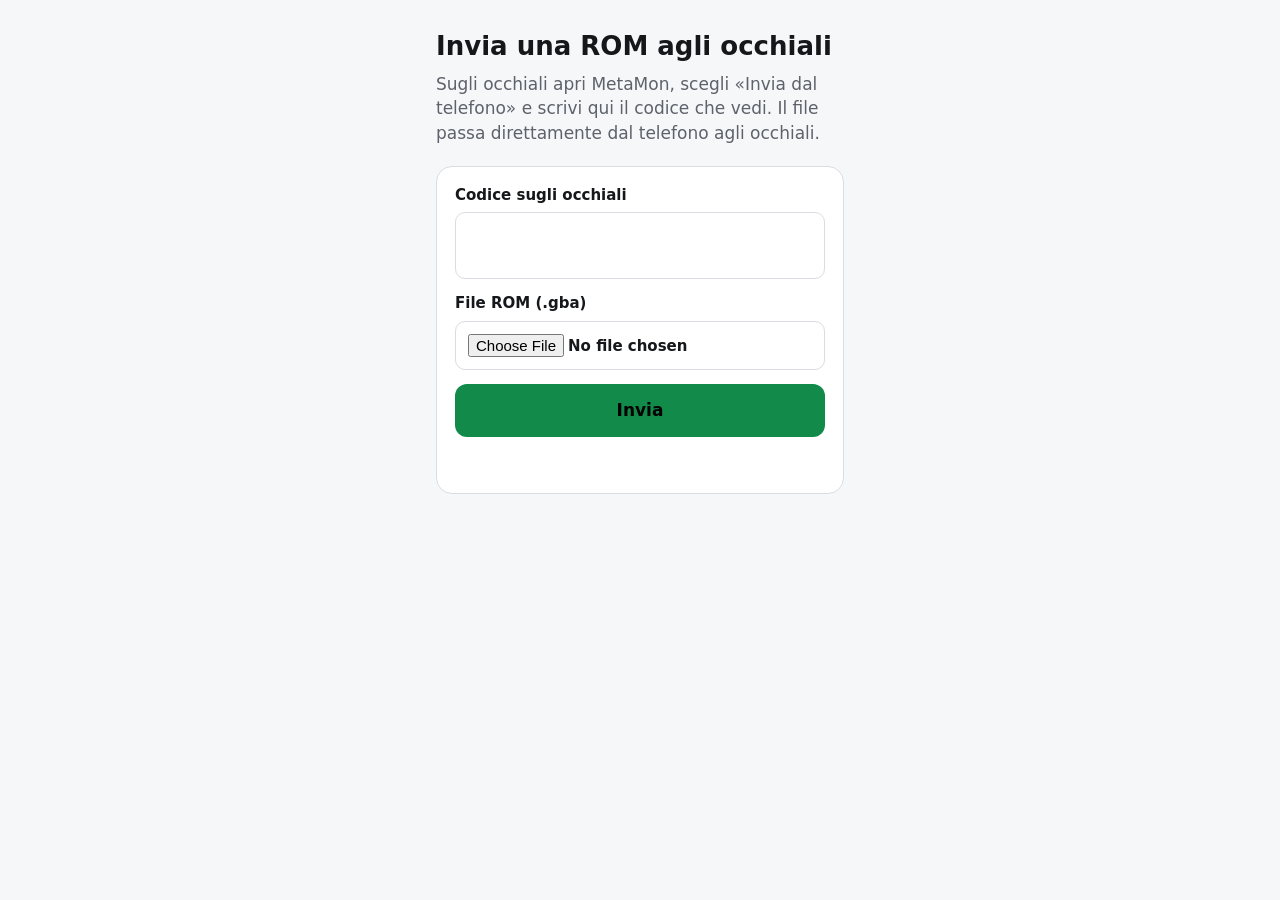
==== invia.html @ 6c755de8 "MetaMon: mGBA web frontend for Meta Ray-Ban Display Co-Authored-By: Claude Opus 5.5 <noreply@anthrop" ====
<!doctype html>
<html lang="it">
<head>
  <meta charset="utf-8">
  <meta name="viewport" content="width=device-width, initial-scale=1">
  <title>MetaMon · Invia ROM</title>
  <link rel="icon" href="icon.svg" type="image/svg+xml">
  <style>
    :root { --bg:#0e0f12; --fg:#f2f2f2; --dim:#a0a3ab; --accent:#3ddc84; --card:#1a1c21; --line:#30333a; }
    @media (prefers-color-scheme: light) { :root:not([data-theme=dark]) { --bg:#f6f7f9; --fg:#15171a; --dim:#5d626b; --accent:#118a4a; --card:#fff; --line:#d9dce1; } }
    * { box-sizing: border-box; }
    body { margin:0; background:var(--bg); color:var(--fg); font:17px/1.45 system-ui,-apple-system,"Segoe UI",Roboto,sans-serif; }
    main { max-width:440px; margin:0 auto; padding:28px 16px 48px; }
    h1 { margin:0 0 4px; font-size:26px; } p { color:var(--dim); margin:6px 0 20px; }
    .card { background:var(--card); border:1px solid var(--line); border-radius:16px; padding:18px; display:grid; gap:14px; }
    label { font-weight:600; font-size:15px; display:grid; gap:6px; }
    input { font:inherit; color:var(--fg); background:transparent; border:1px solid var(--line); border-radius:10px; padding:12px; width:100%; }
    #code { font-size:28px; letter-spacing:.3em; text-align:center; }
    button { font:inherit; font-weight:600; border:0; border-radius:12px; padding:14px; background:var(--accent); color:#000; }
    button:disabled { opacity:.5; }
    progress { width:100%; height:10px; }
    #msg { min-height:1.4em; color:var(--dim); margin:0; }
  </style>
</head>
<body>
<main>
  <h1>Invia una ROM agli occhiali</h1>
  <p>Sugli occhiali apri MetaMon, scegli «Invia dal telefono» e scrivi qui il codice che vedi. Il file passa direttamente dal telefono agli occhiali.</p>
  <form class="card" id="f">
    <label>Codice sugli occhiali <input id="code" inputmode="numeric" pattern="[0-9]{4}" maxlength="4" required autocomplete="off"></label>
    <label>File ROM (.gba) <input id="file" type="file" accept=".gba,.gbc,.gb,.zip,.7z" required></label>
    <button id="go" type="submit">Invia</button>
    <progress id="bar" max="1" value="0" hidden></progress>
    <p id="msg" role="status"></p>
  </form>
</main>
<script src="vendor/peerjs.min.js"></script>
<script>
const $ = (s) => document.querySelector(s);
const code = location.hash.replace('#', ''); if (/^\d{4}$/.test(code)) $('#code').value = code;
const msg = (t) => ($('#msg').textContent = t);
$('#f').addEventListener('submit', (e) => {
  e.preventDefault();
  const file = $('#file').files[0]; if (!file) return;
  $('#go').disabled = true; msg('Mi collego agli occhiali…');
  const ph = new URLSearchParams(location.search).get('peerhost');
  const opts = ph ? { host: ph.split(':')[0], port: Number(ph.split(':')[1] || 443), path: '/', secure: location.protocol === 'https:' && !ph.startsWith('localhost') } : {};
  const peer = new Peer(opts);
  peer.on('error', (err) => { msg('Errore: ' + (err.type === 'peer-unavailable' ? 'codice non trovato, controlla gli occhiali' : err.type)); $('#go').disabled = false; peer.destroy(); });
  peer.on('open', () => {
    const conn = peer.connect('metamon-' + $('#code').value, { reliable: true });
    conn.on('open', async () => {
      const buf = await file.arrayBuffer();
      conn.send({ type: 'meta', name: file.name, size: buf.byteLength });
      const bar = $('#bar'); bar.hidden = false;
      const CH = 64 * 1024;
      for (let o = 0; o < buf.byteLength; o += CH) {
        conn.send(buf.slice(o, o + CH));
        const dc = conn.dataChannel;
        while (dc && dc.bufferedAmount > 4 * 1024 * 1024) await new Promise((r) => setTimeout(r, 30));
        bar.value = Math.min(1, (o + CH) / buf.byteLength);
        msg('Invio… ' + Math.round(bar.value * 100) + '%');
      }
      conn.send({ type: 'done' });
      msg('Inviato, attendo conferma…');
    });
    conn.on('data', (d) => { if (d && d.type === 'ok') { msg('Fatto! Il gioco parte sugli occhiali.'); $('#go').disabled = false; setTimeout(() => peer.destroy(), 1500); } });
  });
});
</script>
</body>
</html>
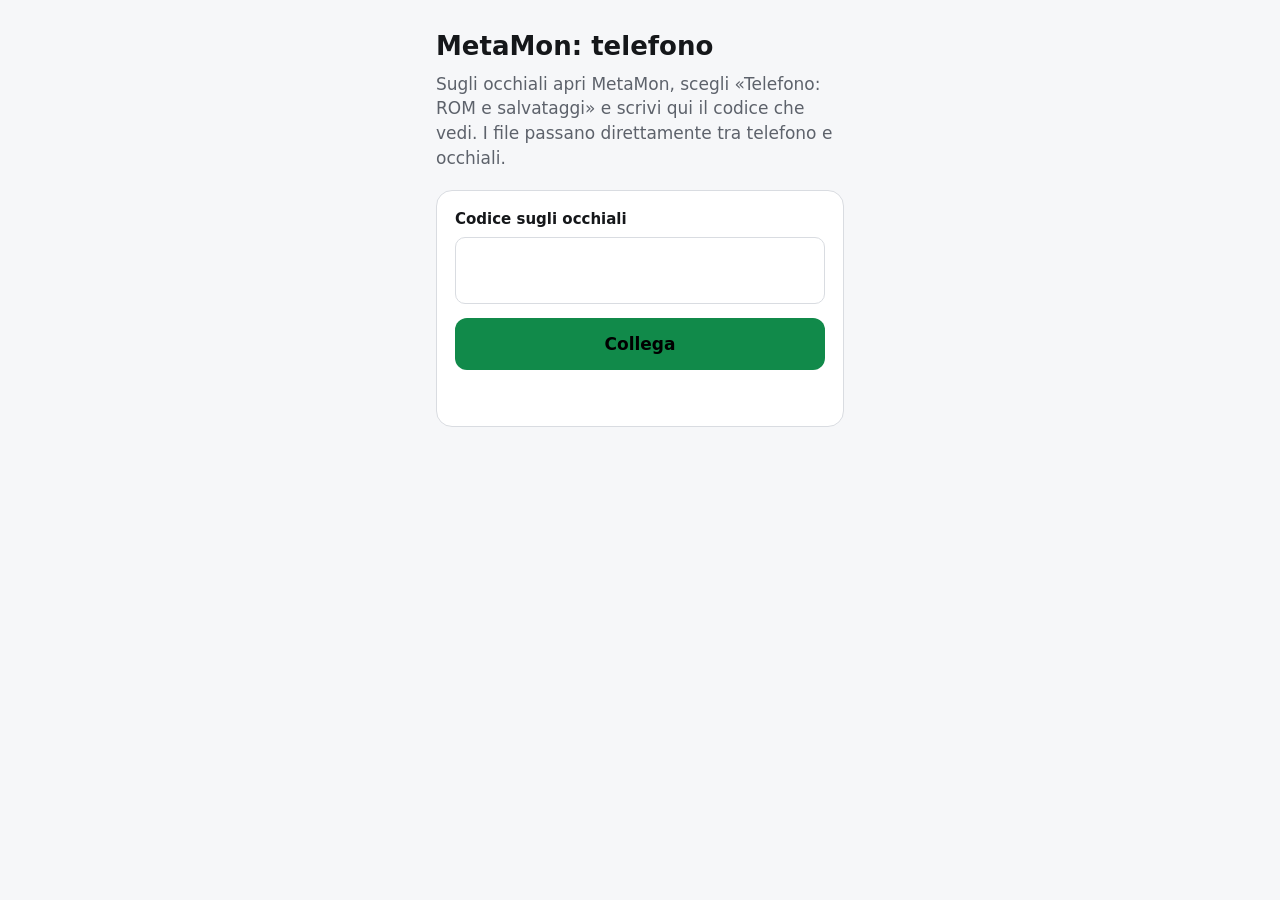
==== commit 4902fc59: "v23: save copies on the phone, brightness option, fix Audio toggle - Phone page: connect once, then " ====
--- a/invia.html
+++ b/invia.html
@@ -3,7 +3,7 @@
 <head>
   <meta charset="utf-8">
   <meta name="viewport" content="width=device-width, initial-scale=1">
-  <title>MetaMon · Invia ROM</title>
+  <title>MetaMon · Telefono</title>
   <link rel="icon" href="icon.svg" type="image/svg+xml">
   <style>
     :root { --bg:#0e0f12; --fg:#f2f2f2; --dim:#a0a3ab; --accent:#3ddc84; --card:#1a1c21; --line:#30333a; }
@@ -20,52 +20,107 @@
     button:disabled { opacity:.5; }
     progress { width:100%; height:10px; }
     #msg { min-height:1.4em; color:var(--dim); margin:0; }
+    h2 { font-size:18px; margin:26px 0 4px; }
+    .row { display:grid; grid-template-columns:1fr auto auto; gap:8px; align-items:center; }
+    .row strong { overflow-wrap:anywhere; font-size:15px; }
+    .row button { padding:10px 12px; font-size:15px; }
+    button.alt { background:transparent; color:var(--fg); border:1px solid var(--line); }
   </style>
 </head>
 <body>
 <main>
-  <h1>Invia una ROM agli occhiali</h1>
-  <p>Sugli occhiali apri MetaMon, scegli «Invia dal telefono» e scrivi qui il codice che vedi. Il file passa direttamente dal telefono agli occhiali.</p>
+  <h1>MetaMon: telefono</h1>
+  <p>Sugli occhiali apri MetaMon, scegli «Telefono: ROM e salvataggi» e scrivi qui il codice che vedi. I file passano direttamente tra telefono e occhiali.</p>
   <form class="card" id="f">
     <label>Codice sugli occhiali <input id="code" inputmode="numeric" pattern="[0-9]{4}" maxlength="4" required autocomplete="off"></label>
-    <label>File ROM (.gba) <input id="file" type="file" accept=".gba,.gbc,.gb,.zip,.7z" required></label>
-    <button id="go" type="submit">Invia</button>
-    <progress id="bar" max="1" value="0" hidden></progress>
+    <button id="connect" type="submit">Collega</button>
     <p id="msg" role="status"></p>
   </form>
+  <section id="linked" hidden>
+    <h2>Invia una ROM</h2>
+    <div class="card">
+      <label>File ROM (.gba) <input id="file" type="file" accept=".gba,.gbc,.gb,.zip,.7z"></label>
+      <button id="go" type="button">Invia e gioca</button>
+      <progress id="bar" max="1" value="0" hidden></progress>
+    </div>
+    <h2>Salvataggi</h2>
+    <p>Scarica una copia del salvataggio del gioco (file .sav, valido anche in altri emulatori) o rimettine uno sugli occhiali.</p>
+    <div class="card" id="saves"></div>
+    <input id="savefile" type="file" accept=".sav,.srm" hidden>
+  </section>
 </main>
 <script src="vendor/peerjs.min.js"></script>
 <script>
 const $ = (s) => document.querySelector(s);
 const code = location.hash.replace('#', ''); if (/^\d{4}$/.test(code)) $('#code').value = code;
 const msg = (t) => ($('#msg').textContent = t);
+let conn = null, peer = null, putFor = null;
+
 $('#f').addEventListener('submit', (e) => {
   e.preventDefault();
-  const file = $('#file').files[0]; if (!file) return;
-  $('#go').disabled = true; msg('Mi collego agli occhiali…');
+  $('#connect').disabled = true; msg('Mi collego agli occhiali…');
   const ph = new URLSearchParams(location.search).get('peerhost');
   const opts = ph ? { host: ph.split(':')[0], port: Number(ph.split(':')[1] || 443), path: '/', secure: location.protocol === 'https:' && !ph.startsWith('localhost') } : {};
-  const peer = new Peer(opts);
-  peer.on('error', (err) => { msg('Errore: ' + (err.type === 'peer-unavailable' ? 'codice non trovato, controlla gli occhiali' : err.type)); $('#go').disabled = false; peer.destroy(); });
+  peer = new Peer(opts);
+  peer.on('error', (err) => { msg('Errore: ' + (err.type === 'peer-unavailable' ? 'codice non trovato, controlla gli occhiali' : err.type)); $('#connect').disabled = false; peer.destroy(); });
   peer.on('open', () => {
-    const conn = peer.connect('metamon-' + $('#code').value, { reliable: true });
-    conn.on('open', async () => {
-      const buf = await file.arrayBuffer();
-      conn.send({ type: 'meta', name: file.name, size: buf.byteLength });
-      const bar = $('#bar'); bar.hidden = false;
-      const CH = 64 * 1024;
-      for (let o = 0; o < buf.byteLength; o += CH) {
-        conn.send(buf.slice(o, o + CH));
-        const dc = conn.dataChannel;
-        while (dc && dc.bufferedAmount > 4 * 1024 * 1024) await new Promise((r) => setTimeout(r, 30));
-        bar.value = Math.min(1, (o + CH) / buf.byteLength);
-        msg('Invio… ' + Math.round(bar.value * 100) + '%');
-      }
-      conn.send({ type: 'done' });
-      msg('Inviato, attendo conferma…');
-    });
-    conn.on('data', (d) => { if (d && d.type === 'ok') { msg('Fatto! Il gioco parte sugli occhiali.'); $('#go').disabled = false; setTimeout(() => peer.destroy(), 1500); } });
+    conn = peer.connect('metamon-' + $('#code').value, { reliable: true });
+    conn.on('open', () => { conn.send({ type: 'hello' }); });
+    conn.on('close', () => { msg('Collegamento chiuso.'); $('#linked').hidden = true; $('#connect').disabled = false; });
+    conn.on('data', onData);
   });
+});
+
+function onData(d) {
+  if (!d) return;
+  if (d.type === 'list') { msg('Collegato agli occhiali.'); $('#linked').hidden = false; renderSaves(d.games); }
+  if (d.type === 'save') {
+    if (!d.data) { msg('Nessun salvataggio per ' + d.rom); return; }
+    const a = document.createElement('a');
+    a.href = URL.createObjectURL(new Blob([d.data], { type: 'application/octet-stream' }));
+    a.download = d.rom.replace(/\.[^.]+$/, '') + '.sav';
+    document.body.appendChild(a); a.click(); a.remove();
+    msg('Salvataggio scaricato: ' + a.download);
+  }
+  if (d.type === 'saved') { msg(d.ok ? 'Salvataggio caricato sugli occhiali. Al prossimo avvio il gioco riparte da lì.' : 'Salvataggio rifiutato.'); if (d.games) renderSaves(d.games); }
+  if (d.type === 'ok') { msg('Fatto! Il gioco parte sugli occhiali.'); setTimeout(() => peer.destroy(), 1500); }
+}
+
+function renderSaves(games) {
+  const box = $('#saves'); box.textContent = '';
+  if (!games.length) { box.textContent = 'Nessun gioco sugli occhiali.'; return; }
+  for (const g of games) {
+    const row = document.createElement('div'); row.className = 'row';
+    const name = document.createElement('strong'); name.textContent = g.rom; row.appendChild(name);
+    const dl = document.createElement('button'); dl.type = 'button'; dl.textContent = 'Scarica'; dl.disabled = !g.hasSave;
+    dl.addEventListener('click', () => { msg('Chiedo il salvataggio…'); conn.send({ type: 'getsave', rom: g.rom }); });
+    const up = document.createElement('button'); up.type = 'button'; up.className = 'alt'; up.textContent = 'Carica .sav';
+    up.addEventListener('click', () => { putFor = g.rom; $('#savefile').value = ''; $('#savefile').click(); });
+    row.append(dl, up); box.appendChild(row);
+  }
+}
+$('#savefile').addEventListener('change', async () => {
+  const f = $('#savefile').files[0]; if (!f || !putFor) return;
+  if (!confirm('Sostituire il salvataggio di ' + putFor + ' con ' + f.name + '? Quello attuale resta tra i backup.')) return;
+  conn.send({ type: 'putsave', rom: putFor, data: await f.arrayBuffer() }); msg('Invio il salvataggio…');
+});
+
+$('#go').addEventListener('click', async () => {
+  const file = $('#file').files[0]; if (!file || !conn) return;
+  $('#go').disabled = true;
+  const buf = await file.arrayBuffer();
+  conn.send({ type: 'meta', name: file.name, size: buf.byteLength });
+  const bar = $('#bar'); bar.hidden = false;
+  const CH = 64 * 1024;
+  for (let o = 0; o < buf.byteLength; o += CH) {
+    conn.send(buf.slice(o, o + CH));
+    const dc = conn.dataChannel;
+    while (dc && dc.bufferedAmount > 4 * 1024 * 1024) await new Promise((r) => setTimeout(r, 30));
+    bar.value = Math.min(1, (o + CH) / buf.byteLength);
+    msg('Invio… ' + Math.round(bar.value * 100) + '%');
+  }
+  conn.send({ type: 'done' });
+  msg('Inviato, attendo conferma…');
 });
 </script>
 </body>
